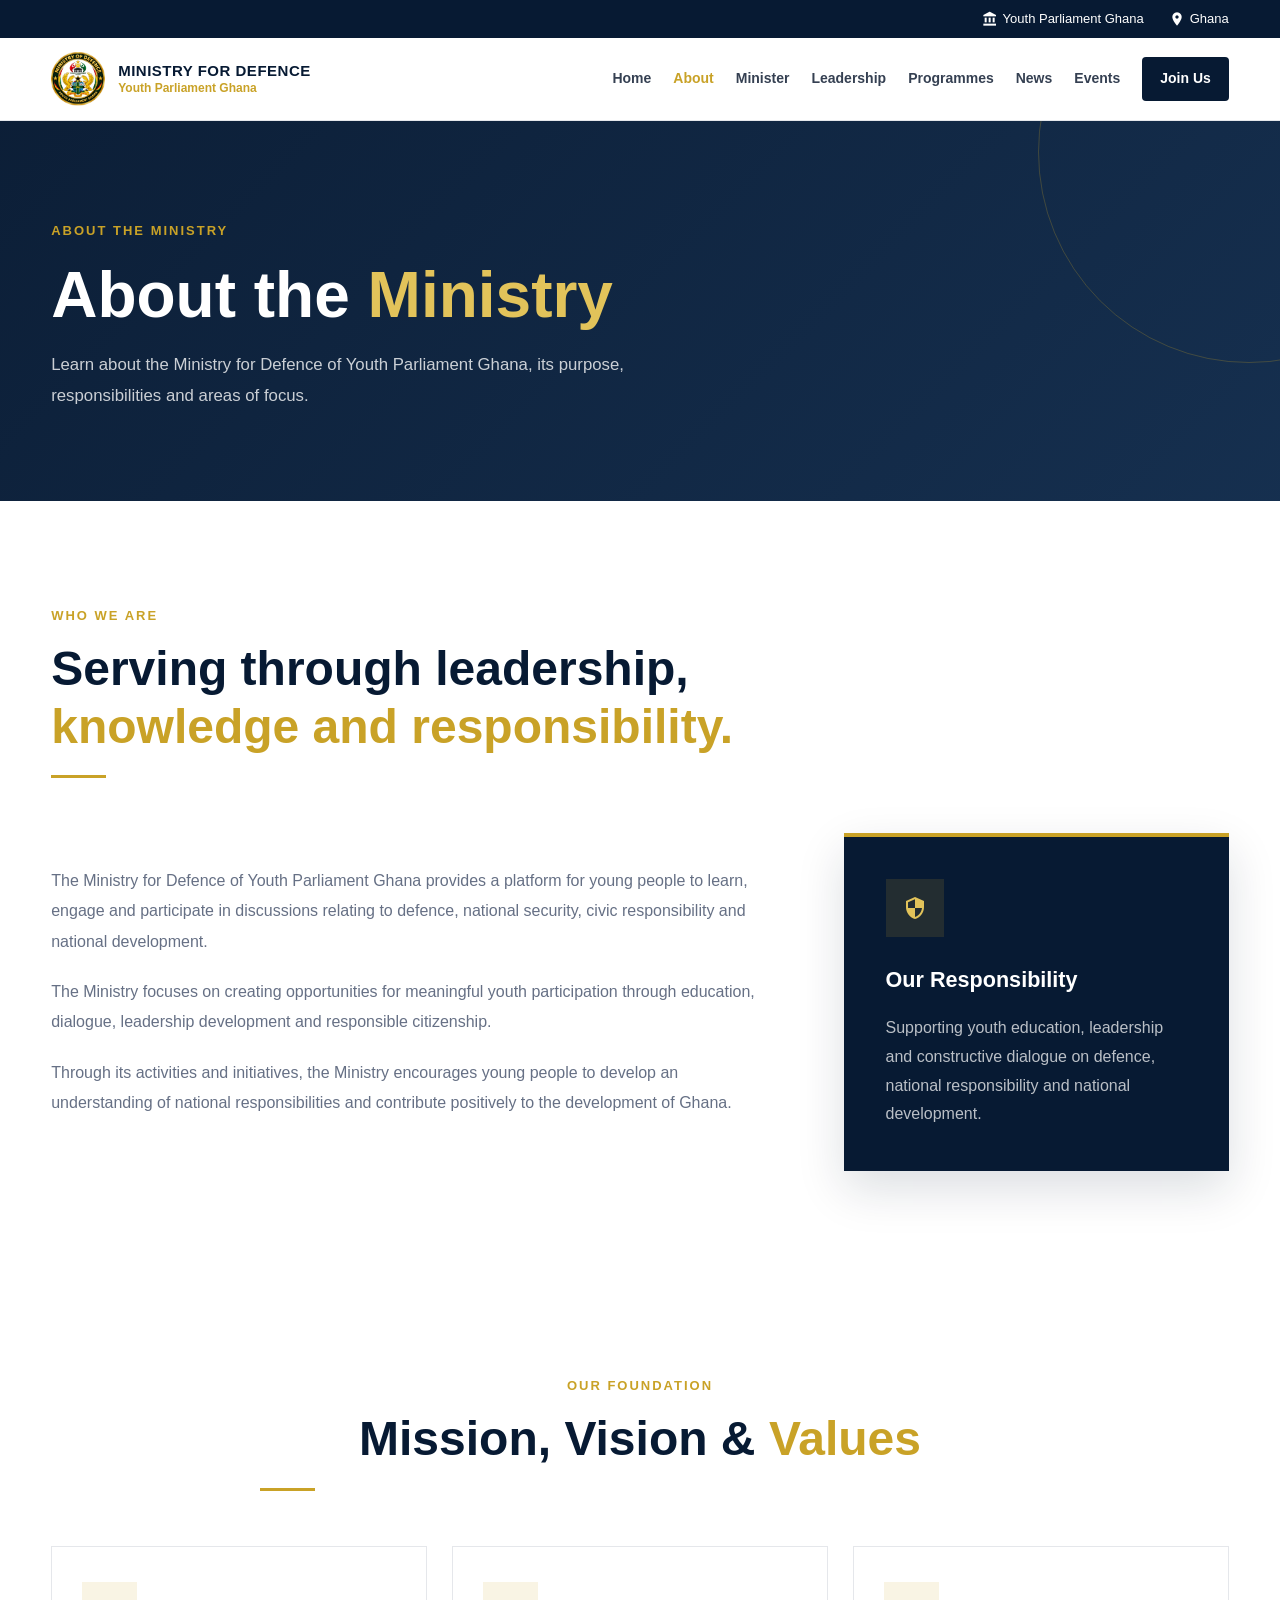
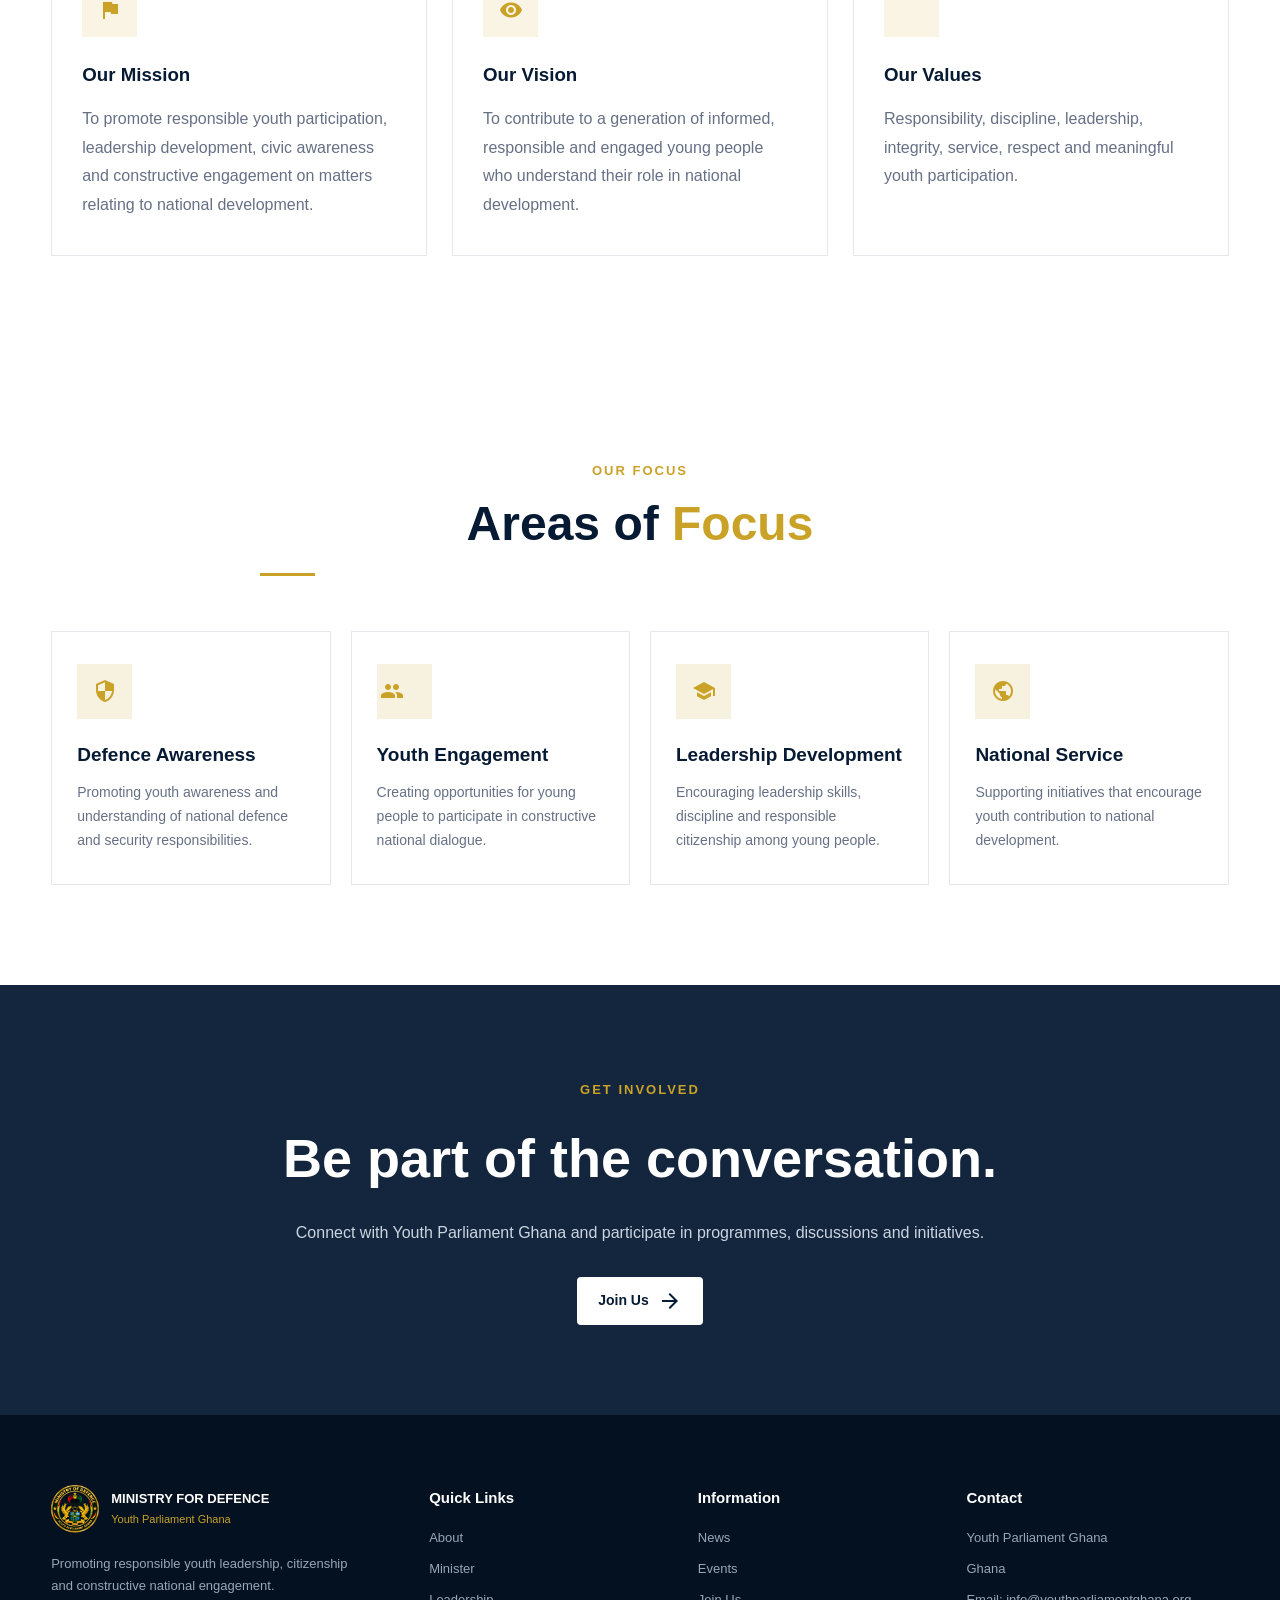
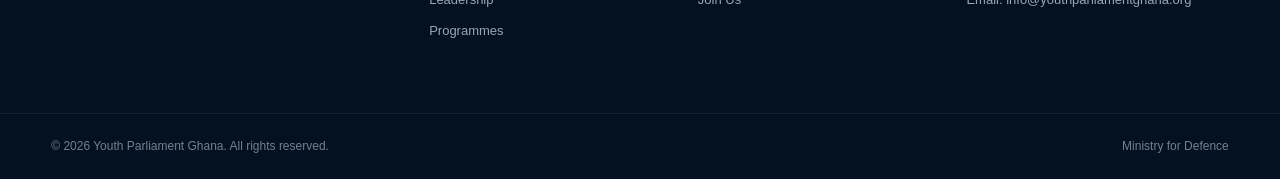
==== about.html @ d936010f "Add files via upload" ====
<!DOCTYPE html>
<html lang="en">
<head>
    <meta charset="UTF-8">
    <meta name="viewport" content="width=device-width, initial-scale=1.0">

    <meta name="description" content="About the Ministry for Defence - Youth Parliament Ghana">
    <meta name="author" content="Youth Parliament Ghana">

    <title>About the Ministry | Ministry for Defence</title>

    <link rel="stylesheet" href="css/style.css">
    <link rel="stylesheet" href="css/styles.css">

    <!-- Google Material Icons -->
    <link href="https://fonts.googleapis.com/icon?family=Material+Icons" rel="stylesheet">
</head>

<body>

<!-- ================= TOP BAR ================= -->
<div class="top-bar">
    <div class="container top-bar-content">

        <span>
            <span class="material-icons">account_balance</span>
            Youth Parliament Ghana
        </span>

        <span>
            <span class="material-icons">location_on</span>
            Ghana
        </span>

    </div>
</div>


<!-- ================= HEADER ================= -->
<header class="header">

    <div class="container nav-container">

        <a href="index.html" class="brand">

            <img src="images/ministry.png"
                 alt="Youth Parliament Ghana Logo"
                 class="logo">

            <div class="brand-text">
                <strong>MINISTRY FOR DEFENCE</strong>
                <span>Youth Parliament Ghana</span>
            </div>

        </a>


        <!-- Desktop Navigation -->
        <nav class="navigation">

            <a href="index.html">Home</a>
            <a href="about.html" class="active">About</a>
            <a href="minister.html">Minister</a>
            <a href="leadership.html">Leadership</a>
            <a href="programmes.html">Programmes</a>
            <a href="news.html">News</a>
            <a href="events.html">Events</a>
            

            <a href="join.html" class="nav-button">
                Join Us
            </a>

        </nav>


        <!-- Mobile Menu Button -->
        <button class="menu-toggle" id="menuToggle">
            <span class="material-icons">menu</span>
        </button>

    </div>


    <!-- Mobile Navigation -->
    <div class="mobile-navigation" id="mobileNavigation">

        <a href="index.html">Home</a>
        <a href="about.html" class="active">About</a>
        <a href="minister.html">Minister</a>
        <a href="leadership.html">Leadership</a>
        <a href="programmes.html">Programmes</a>
        <a href="news.html">News</a>
        <a href="events.html">Events</a>
        

        <a href="join.html" class="mobile-join">
            Join Us
        </a>

    </div>

</header>


<!-- ================= PAGE HERO ================= -->
<section class="inner-hero">

    <div class="container">

        <span class="hero-label">
            ABOUT THE MINISTRY
        </span>

        <h1>
            About the <span>Ministry</span>
        </h1>

        <p>
            Learn about the Ministry for Defence of Youth Parliament Ghana,
            its purpose, responsibilities and areas of focus.
        </p>

    </div>

</section>


<!-- ================= ABOUT INTRODUCTION ================= -->
<section class="section">

    <div class="container">

        <div class="section-heading">

            <span class="section-label">
                WHO WE ARE
            </span>

            <h2>
                Serving through leadership,
                <span>knowledge and responsibility.</span>
            </h2>

            <div class="heading-line"></div>

        </div>


        <div class="about-content-grid">

            <div class="about-main-text">

                <p>
                    The Ministry for Defence of Youth Parliament Ghana
                    provides a platform for young people to learn, engage
                    and participate in discussions relating to defence,
                    national security, civic responsibility and national
                    development.
                </p>

                <p>
                    The Ministry focuses on creating opportunities for
                    meaningful youth participation through education,
                    dialogue, leadership development and responsible
                    citizenship.
                </p>

                <p>
                    Through its activities and initiatives, the Ministry
                    encourages young people to develop an understanding
                    of national responsibilities and contribute positively
                    to the development of Ghana.
                </p>

            </div>


            <div class="about-side-card">

                <div class="about-card-icon">
                    <span class="material-icons">
                        security
                    </span>
                </div>

                <h3>
                    Our Responsibility
                </h3>

                <p>
                    Supporting youth education, leadership and constructive
                    dialogue on defence, national responsibility and
                    national development.
                </p>

            </div>

        </div>

    </div>

</section>


<!-- ================= MISSION VISION VALUES ================= -->
<section class="section about-highlight">

    <div class="container">

        <div class="section-heading centered">

            <span class="section-label">
                OUR FOUNDATION
            </span>

            <h2>
                Mission, Vision & <span>Values</span>
            </h2>

            <div class="heading-line"></div>

        </div>


        <div class="about-cards">

            <!-- Mission -->
            <article class="about-info-card">

                <div class="info-icon">
                    <span class="material-icons">
                        flag
                    </span>
                </div>

                <h3>
                    Our Mission
                </h3>

                <p>
                    To promote responsible youth participation,
                    leadership development, civic awareness and
                    constructive engagement on matters relating to
                    national development.
                </p>

            </article>


            <!-- Vision -->
            <article class="about-info-card">

                <div class="info-icon">
                    <span class="material-icons">
                        visibility
                    </span>
                </div>

                <h3>
                    Our Vision
                </h3>

                <p>
                    To contribute to a generation of informed,
                    responsible and engaged young people who understand
                    their role in national development.
                </p>

            </article>


            <!-- Values -->
            <article class="about-info-card">

                <div class="info-icon">
                    <span class="material-icons">
                        verified
                    </span>
                </div>

                <h3>
                    Our Values
                </h3>

                <p>
                    Responsibility, discipline, leadership, integrity,
                    service, respect and meaningful youth participation.
                </p>

            </article>

        </div>

    </div>

</section>


<!-- ================= AREAS OF FOCUS ================= -->
<section class="section">

    <div class="container">

        <div class="section-heading centered">

            <span class="section-label">
                OUR FOCUS
            </span>

            <h2>
                Areas of <span>Focus</span>
            </h2>

            <div class="heading-line"></div>

        </div>


        <div class="focus-grid">

            <div class="focus-card">

                <div class="focus-icon">
                    <span class="material-icons">
                        security
                    </span>
                </div>

                <h3>
                    Defence Awareness
                </h3>

                <p>
                    Promoting youth awareness and understanding of
                    national defence and security responsibilities.
                </p>

            </div>


            <div class="focus-card">

                <div class="focus-icon">
                    <span class="material-icons">
                        groups
                    </span>
                </div>

                <h3>
                    Youth Engagement
                </h3>

                <p>
                    Creating opportunities for young people to participate
                    in constructive national dialogue.
                </p>

            </div>


            <div class="focus-card">

                <div class="focus-icon">
                    <span class="material-icons">
                        school
                    </span>
                </div>

                <h3>
                    Leadership Development
                </h3>

                <p>
                    Encouraging leadership skills, discipline and
                    responsible citizenship among young people.
                </p>

            </div>


            <div class="focus-card">

                <div class="focus-icon">
                    <span class="material-icons">
                        public
                    </span>
                </div>

                <h3>
                    National Service
                </h3>

                <p>
                    Supporting initiatives that encourage youth
                    contribution to national development.
                </p>

            </div>

        </div>

    </div>

</section>


<!-- ================= CTA ================= -->
<section class="join-section">

    <div class="container join-content">

        <span class="section-label">
            GET INVOLVED
        </span>

        <h2>
            Be part of the conversation.
        </h2>

        <p>
            Connect with Youth Parliament Ghana and participate
            in programmes, discussions and initiatives.
        </p>

        <a href="join.html" class="btn btn-light">
            Join Us
            <span class="material-icons">
                arrow_forward
            </span>
        </a>

    </div>

</section>


<!-- ================= FOOTER ================= -->
<footer class="footer">

    <div class="container footer-grid">

        <div class="footer-about">

            <div class="footer-brand">

                <img src="images/ministry.png"
                     alt="Youth Parliament Ghana">

                <div>
                    <strong>MINISTRY FOR DEFENCE</strong>
                    <span>Youth Parliament Ghana</span>
                </div>

            </div>

            <p>
                Promoting responsible youth leadership,
                citizenship and constructive national engagement.
            </p>

        </div>


        <div class="footer-column">

            <h3>Quick Links</h3>

            <a href="about.html">About</a>
            <a href="minister.html">Minister</a>
            <a href="leadership.html">Leadership</a>
            <a href="programmes.html">Programmes</a>

        </div>


        <div class="footer-column">

            <h3>Information</h3>

            <a href="news.html">News</a>
            <a href="events.html">Events</a>
            <a href="join.html">Join Us</a>
            

        </div>


        <div class="footer-column">

            <h3>Contact</h3>

            <p>
                Youth Parliament Ghana
            </p>

            <p>
                Ghana
            </p>

            <p>
                Email: info@youthparliamentghana.org
            </p>

        </div>

    </div>


    <div class="footer-bottom">

        <div class="container">

            <p>
                © <span id="currentYear"></span>
                Youth Parliament Ghana. All rights reserved.
            </p>

            <p>
                Ministry for Defence
            </p>

        </div>

    </div>

</footer>


<script src="js/script.js"></script>

</body>
</html>
---- css/style.css ----
/* =========================================
RESET
========================================= */

* {
  margin: 0;
  padding: 0;
  box-sizing: border-box;
  }

html {
scroll-behavior: smooth;
}

body {
font-family: Arial, Helvetica, sans-serif;
color: #17202a;
background: #ffffff;
line-height: 1.7;
}

img {
max-width: 100%;
display: block;
}

a {
text-decoration: none;
color: inherit;
}

button {
font-family: inherit;
}

/* =========================================
VARIABLES
========================================= */

:root {
--navy: #071a33;
--navy-light: #0d294d;
--gold: #c9a227;
--gold-light: #e2c35a;
--white: #ffffff;
--light: #f5f7fa;
--text: #17202a;
--muted: #667085;
--border: #e5e7eb;
}

/* =========================================
CONTAINER
========================================= */

.container {
width: min(1180px, 92%);
margin: auto;
}

/* =========================================
TOP BAR
========================================= */

.top-bar {
background: var(--navy);
color: #ffffff;
font-size: 13px;
}

.top-bar-content {
min-height: 38px;
display: flex;
align-items: center;
justify-content: flex-end;
gap: 25px;
}

.top-bar span {
display: flex;
align-items: center;
gap: 5px;
}

.top-bar .material-icons {
font-size: 16px;
}

/* =========================================
HEADER
========================================= */

.header {
background: #ffffff;
position: sticky;
top: 0;
z-index: 1000;
border-bottom: 1px solid var(--border);
}

.nav-container {
min-height: 82px;
display: flex;
align-items: center;
justify-content: space-between;
}

.brand {
display: flex;
align-items: center;
gap: 13px;
}

.logo {
width: 54px;
height: 54px;
object-fit: contain;
}

.brand-text {
display: flex;
flex-direction: column;
line-height: 1.25;
}

.brand-text strong {
font-size: 15px;
color: var(--navy);
letter-spacing: .5px;
}

.brand-text span {
font-size: 12px;
color: var(--gold);
font-weight: 600;
}

/* =========================================
NAVIGATION
========================================= */

.navigation {
display: flex;
align-items: center;
gap: 22px;
}

.navigation > a {
font-size: 14px;
font-weight: 600;
color: #354052;
transition: .25s ease;
}

.navigation > a:hover,
.navigation > a.active {
color: var(--gold);
}

.nav-button {
background: var(--navy);
color: #ffffff !important;
padding: 10px 18px;
border-radius: 4px;
}

.nav-button:hover {
background: var(--gold);
}

/* =========================================
MOBILE MENU
========================================= */

.menu-toggle {
display: none;
border: 0;
background: transparent;
cursor: pointer;
color: var(--navy);
}

.mobile-navigation {
display: none;
}

/* =========================================
HERO
========================================= */

.hero {
min-height: 690px;
position: relative;
display: flex;
align-items: center;
background:
linear-gradient(
90deg,
rgba(3, 18, 37, .96),
rgba(3, 18, 37, .72),
rgba(3, 18, 37, .30)
),
url("../images/back.jpg") center/cover no-repeat;
color: #ffffff;
}

.hero-content {
position: relative;
z-index: 2;
}

.hero-text {
max-width: 700px;
}

.hero-label,
.section-label {
color: var(--gold);
font-size: 13px;
font-weight: 700;
letter-spacing: 2px;
}

.hero h1 {
font-size: clamp(48px, 7vw, 82px);
line-height: 1.05;
margin: 18px 0 25px;
font-weight: 800;
}

.hero h1 span {
display: block;
color: var(--gold-light);
}

.hero p {
max-width: 620px;
font-size: 18px;
color: #e8edf4;
}

.hero-buttons {
margin-top: 35px;
display: flex;
gap: 14px;
flex-wrap: wrap;
}

.btn {
min-height: 48px;
padding: 0 21px;
display: inline-flex;
align-items: center;
justify-content: center;
gap: 9px;
font-weight: 700;
font-size: 14px;
border-radius: 4px;
transition: .25s ease;
}

.btn-primary {
background: var(--gold);
color: var(--navy);
}

.btn-primary:hover {
background: var(--gold-light);
transform: translateY(-2px);
}

.btn-outline {
border: 1px solid rgba(255,255,255,.6);
color: #ffffff;
}

.btn-outline:hover {
background: #ffffff;
color: var(--navy);
}

.btn-light {
background: #ffffff;
color: var(--navy);
}

.hero-scroll {
position: absolute;
bottom: 25px;
left: 50%;
transform: translateX(-50%);
display: flex;
flex-direction: column;
align-items: center;
font-size: 11px;
letter-spacing: 1px;
text-transform: uppercase;
opacity: .8;
}

/* =========================================
GENERAL SECTIONS
========================================= */

.section {
padding: 100px 0;
}

.section-heading {
max-width: 760px;
margin-bottom: 55px;
}

.section-heading.centered {
text-align: center;
margin-left: auto;
margin-right: auto;
}

.section-heading h2 {
font-size: clamp(32px, 4vw, 48px);
line-height: 1.2;
margin-top: 12px;
color: var(--navy);
}

.section-heading h2 span {
color: var(--gold);
}

.heading-line {
width: 55px;
height: 3px;
background: var(--gold);
margin-top: 20px;
}

/* =========================================
INTRODUCTION
========================================= */

.intro-grid {
display: grid;
grid-template-columns: 1.5fr 1fr;
gap: 70px;
align-items: center;
}

.intro-text p {
color: var(--muted);
margin-bottom: 18px;
}

.text-link {
display: inline-flex;
align-items: center;
gap: 7px;
color: var(--navy);
font-weight: 700;
margin-top: 10px;
}

.text-link:hover {
color: var(--gold);
}

.intro-card {
padding: 45px;
background: var(--navy);
color: #ffffff;
border-top: 4px solid var(--gold);
}

.intro-card .material-icons {
color: var(--gold);
font-size: 42px;
}

.intro-card h3 {
margin: 15px 0 10px;
font-size: 24px;
}

.intro-card p {
color: #ccd5e1;
}

/* =========================================
MINISTER
========================================= */

.minister-section {
background: var(--light);
padding: 100px 0;
}

.minister-grid {
display: grid;
grid-template-columns: .9fr 1.1fr;
gap: 80px;
align-items: center;
}

.minister-image {
position: relative;
}

.minister-image::before {
content: "";
position: absolute;
width: 75%;
height: 75%;
border: 2px solid var(--gold);
left: -15px;
bottom: -15px;
z-index: 0;
}

.minister-image img {
width: 100%;
height: 520px;
object-fit: cover;
position: relative;
z-index: 1;
}

.minister-content h2 {
font-size: clamp(36px, 4vw, 52px);
color: var(--navy);
margin-top: 12px;
}

.minister-content h3 {
color: var(--gold);
font-size: 18px;
margin-top: 3px;
}

.minister-content p {
color: var(--muted);
margin: 25px 0 30px;
}

/* =========================================
FOCUS CARDS
========================================= */

.focus-grid {
display: grid;
grid-template-columns: repeat(4, 1fr);
gap: 20px;
}

.focus-card {
border: 1px solid var(--border);
padding: 32px 25px;
transition: .3s ease;
}

.focus-card:hover {
transform: translateY(-6px);
border-color: var(--gold);
box-shadow: 0 15px 35px rgba(7, 26, 51, .08);
}

.focus-icon {
width: 55px;
height: 55px;
display: grid;
place-items: center;
background: #f7f2df;
color: var(--gold);
}

.focus-card h3 {
color: var(--navy);
margin: 20px 0 10px;
font-size: 19px;
}

.focus-card p {
color: var(--muted);
font-size: 14px;
}

/* =========================================
PROGRAMMES
========================================= */

.programmes-section {
background: var(--light);
}

.programme-grid {
display: grid;
grid-template-columns: repeat(3, 1fr);
gap: 22px;
}

.programme-card {
background: #ffffff;
padding: 38px;
border-bottom: 3px solid transparent;
transition: .3s ease;
}

.programme-card:hover {
border-bottom-color: var(--gold);
transform: translateY(-5px);
}

.programme-number {
color: var(--gold);
font-size: 14px;
font-weight: 800;
letter-spacing: 2px;
}

.programme-card h3 {
font-size: 24px;
color: var(--navy);
margin: 20px 0 12px;
}

.programme-card p {
color: var(--muted);
font-size: 14px;
}

.programme-card a {
display: inline-flex;
align-items: center;
gap: 5px;
margin-top: 25px;
color: var(--navy);
font-weight: 700;
font-size: 13px;
}

/* =========================================
JOIN
========================================= */

.join-section {
background:
linear-gradient(
rgba(7, 26, 51, .95),
rgba(7, 26, 51, .95)
),
url("../images/hero.jpg") center/cover;
color: #ffffff;
padding: 90px 0;
text-align: center;
}

.join-content {
max-width: 720px;
}

.join-section h2 {
font-size: clamp(34px, 5vw, 54px);
margin: 10px 0 15px;
}

.join-section p {
color: #cbd5e1;
margin-bottom: 30px;
}

/* =========================================
FOOTER
========================================= */

.footer {
background: #041121;
color: #ffffff;
}

.footer-grid {
padding: 70px 0;
display: grid;
grid-template-columns: 1.5fr 1fr 1fr 1.2fr;
gap: 50px;
}

.footer-brand {
display: flex;
align-items: center;
gap: 12px;
}

.footer-brand img {
width: 48px;
height: 48px;
object-fit: contain;
}

.footer-brand strong,
.footer-brand span {
display: block;
}

.footer-brand strong {
font-size: 13px;
}

.footer-brand span {
color: var(--gold);
font-size: 11px;
}

.footer-about > p {
color: #98a6b8;
font-size: 13px;
margin-top: 20px;
max-width: 320px;
}

.footer-column {
display: flex;
flex-direction: column;
gap: 9px;
}

.footer-column h3 {
font-size: 15px;
margin-bottom: 8px;
}

.footer-column a,
.footer-column p {
color: #98a6b8;
font-size: 13px;
}

.footer-column a:hover {
color: var(--gold);
}

.footer-bottom {
border-top: 1px solid rgba(255,255,255,.08);
}

.footer-bottom .container {
min-height: 65px;
display: flex;
justify-content: space-between;
align-items: center;
gap: 20px;
}

.footer-bottom p {
color: #718096;
font-size: 12px;
}

/* =========================================
RESPONSIVE
========================================= */

@media (max-width: 1050px) {


.navigation {
    gap: 13px;
}

.navigation > a {
    font-size: 13px;
}

.focus-grid {
    grid-template-columns: repeat(2, 1fr);
}

.footer-grid {
    grid-template-columns: repeat(2, 1fr);
}


}

@media (max-width: 850px) {


.navigation {
    display: none;
}

.menu-toggle {
    display: block;
}

.mobile-navigation {
    background: #ffffff;
    border-top: 1px solid var(--border);
    padding: 15px 5%;
}

.mobile-navigation.open {
    display: flex;
    flex-direction: column;
}

.mobile-navigation a {
    padding: 12px 0;
    border-bottom: 1px solid var(--border);
    font-weight: 600;
}

.mobile-join {
    color: var(--gold);
}

.intro-grid,
.minister-grid {
    grid-template-columns: 1fr;
}

.minister-grid {
    gap: 50px;
}

.minister-image {
    max-width: 550px;
}

.programme-grid {
    grid-template-columns: 1fr;
}


}

@media (max-width: 600px) {


.top-bar-content {
    justify-content: center;
    gap: 15px;
}

.brand-text strong {
    font-size: 12px;
}

.brand-text span {
    font-size: 10px;
}

.logo {
    width: 45px;
    height: 45px;
}

.hero {
    min-height: 620px;
}

.hero h1 {
    font-size: 48px;
}

.hero p {
    font-size: 16px;
}

.section,
.minister-section {
    padding: 70px 0;
}

.focus-grid {
    grid-template-columns: 1fr;
}

.footer-grid {
    grid-template-columns: 1fr;
}

.footer-bottom .container {
    padding: 18px 0;
    flex-direction: column;
    align-items: flex-start;
}

.minister-image img {
    height: 420px;
}


}
---- css/styles.css ----
/* =========================================================
   INTERNAL PAGE STYLES
   ========================================================= */

.inner-hero {
    position: relative;
    background:
        linear-gradient(
            135deg,
            rgba(7, 26, 51, 0.98),
            rgba(12, 39, 72, 0.96)
        );
    padding: 95px 0 90px;
    color: var(--white);
    overflow: hidden;
}

.inner-hero::after {
    content: "";
    position: absolute;
    width: 420px;
    height: 420px;
    border: 1px solid rgba(201, 162, 39, 0.25);
    border-radius: 50%;
    right: -180px;
    top: -180px;
}

.inner-hero .container {
    position: relative;
    z-index: 2;
}

.inner-hero .hero-label {
    display: inline-block;
    margin-bottom: 18px;
}

.inner-hero h1 {
    font-size: clamp(2.3rem, 5vw, 4rem);
    line-height: 1.1;
    margin: 0 0 20px;
    font-weight: 700;
}

.inner-hero h1 span {
    color: var(--gold-light);
}

.inner-hero p {
    max-width: 680px;
    margin: 0;
    color: rgba(255, 255, 255, 0.78);
    font-size: 1.05rem;
    line-height: 1.8;
}


/* ABOUT PAGE */

.about-content-grid {
    display: grid;
    grid-template-columns: 1.5fr 0.8fr;
    gap: 70px;
    align-items: center;
}

.about-main-text p {
    color: var(--muted);
    line-height: 1.9;
    margin-bottom: 20px;
}

.about-side-card {
    background: var(--navy);
    color: var(--white);
    padding: 42px;
    border-top: 4px solid var(--gold);
    box-shadow: 0 18px 45px rgba(7, 26, 51, 0.14);
}

.about-card-icon {
    width: 58px;
    height: 58px;
    display: flex;
    align-items: center;
    justify-content: center;
    background: rgba(201, 162, 39, 0.14);
    color: var(--gold-light);
    margin-bottom: 25px;
}

.about-side-card h3 {
    margin: 0 0 15px;
    font-size: 1.35rem;
}

.about-side-card p {
    color: rgba(255, 255, 255, 0.72);
    line-height: 1.8;
    margin: 0;
}

.about-highlight {
    background: var(--off-white);
}

.about-cards {
    display: grid;
    grid-template-columns: repeat(3, 1fr);
    gap: 25px;
}

.about-info-card {
    background: var(--white);
    padding: 35px 30px;
    border: 1px solid var(--border);
    transition: 0.3s ease;
}

.about-info-card:hover {
    transform: translateY(-5px);
    box-shadow: 0 15px 35px rgba(7, 26, 51, 0.09);
}

.info-icon {
    width: 55px;
    height: 55px;
    display: flex;
    align-items: center;
    justify-content: center;
    background: rgba(201, 162, 39, 0.12);
    color: var(--gold);
    margin-bottom: 22px;
}

.about-info-card h3 {
    margin: 0 0 14px;
    color: var(--navy);
}

.about-info-card p {
    margin: 0;
    color: var(--muted);
    line-height: 1.8;
}


/* MINISTER PAGE */

.minister-page-section {
    background: var(--white);
}

.minister-profile-grid {
    display: grid;
    grid-template-columns: 0.85fr 1.15fr;
    gap: 70px;
    align-items: center;
}

.minister-profile-image {
    position: relative;
}

.minister-profile-image::after {
    content: "";
    position: absolute;
    left: 20px;
    bottom: -20px;
    width: 100%;
    height: 100%;
    border: 2px solid var(--gold);
    z-index: 0;
}

.minister-profile-image img {
    position: relative;
    z-index: 1;
    display: block;
    width: 100%;
    max-height: 620px;
    object-fit: cover;
}

.minister-profile-content h2 {
    color: var(--navy);
    font-size: clamp(2rem, 4vw, 3.2rem);
    margin: 12px 0 5px;
}

.minister-profile-content h3 {
    color: var(--gold);
    font-size: 1.15rem;
    margin: 0 0 20px;
    font-weight: 600;
}

.minister-profile-content p {
    color: var(--muted);
    line-height: 1.9;
    margin-bottom: 18px;
}

.minister-details {
    display: grid;
    gap: 15px;
    margin-top: 30px;
}

.minister-detail {
    display: flex;
    align-items: center;
    gap: 15px;
    padding: 16px 18px;
    background: var(--off-white);
    border-left: 3px solid var(--gold);
}

.minister-detail > .material-icons {
    color: var(--gold);
}

.minister-detail div {
    display: flex;
    flex-direction: column;
    gap: 3px;
}

.minister-detail strong {
    color: var(--navy);
    font-size: 0.9rem;
}

.minister-detail span {
    color: var(--muted);
    font-size: 0.9rem;
}

.minister-responsibilities {
    background: var(--off-white);
}


/* =========================================================
   RESPONSIVE INTERNAL PAGES
   ========================================================= */

@media (max-width: 900px) {

    .about-content-grid,
    .minister-profile-grid {
        grid-template-columns: 1fr;
        gap: 45px;
    }

    .about-cards {
        grid-template-columns: 1fr 1fr;
    }

    .minister-profile-image {
        max-width: 600px;
        margin: 0 auto;
    }

}


@media (max-width: 600px) {

    .inner-hero {
        padding: 70px 0 65px;
    }

    .inner-hero h1 {
        font-size: 2.3rem;
    }

    .inner-hero p {
        font-size: 0.95rem;
    }

    .about-cards {
        grid-template-columns: 1fr;
    }

    .about-side-card {
        padding: 30px;
    }

    .minister-profile-content h2 {
        font-size: 2rem;
    }

    .minister-profile-image::after {
        left: 10px;
        bottom: -10px;
    }

}
/* =========================================================
   LEADERSHIP PAGE
   ========================================================= */

.leadership-grid {
    display: grid;
    grid-template-columns: repeat(2, 1fr);
    gap: 28px;
}

.leader-card {
    background: var(--white);
    border: 1px solid var(--border);
    overflow: hidden;
    transition: 0.3s ease;
}

.leader-card:hover {
    transform: translateY(-5px);
    box-shadow: 0 18px 40px rgba(7, 26, 51, 0.10);
}

.leader-image {
    height: 360px;
    overflow: hidden;
}

.leader-image img {
    width: 100%;
    height: 100%;
    object-fit: cover;
}

.leader-placeholder {
    height: 360px;
    display: flex;
    align-items: center;
    justify-content: center;
    background: var(--off-white);
    color: var(--gold);
}

.leader-placeholder .material-icons {
    font-size: 90px;
}

.leader-content {
    padding: 30px;
}

.leader-label,
.news-label {
    color: var(--gold);
    font-size: 0.75rem;
    font-weight: 700;
    letter-spacing: 1.5px;
}

.leader-content h3 {
    color: var(--navy);
    font-size: 1.45rem;
    margin: 10px 0;
}

.leader-content p {
    color: var(--muted);
    line-height: 1.7;
}


/* =========================================================
   PROGRAMMES PAGE
   ========================================================= */

.programme-page-grid {
    display: grid;
    grid-template-columns: repeat(2, 1fr);
    gap: 28px;
}

.programme-large-card {
    position: relative;
    background: var(--white);
    padding: 40px;
    border: 1px solid var(--border);
    overflow: hidden;
    transition: 0.3s ease;
}

.programme-large-card:hover {
    transform: translateY(-5px);
    box-shadow: 0 18px 40px rgba(7, 26, 51, 0.09);
}

.programme-icon {
    width: 60px;
    height: 60px;
    display: flex;
    align-items: center;
    justify-content: center;
    background: rgba(201, 162, 39, 0.12);
    color: var(--gold);
    margin-bottom: 25px;
}

.programme-number {
    position: absolute;
    right: 30px;
    top: 25px;
    color: rgba(7, 26, 51, 0.07);
    font-size: 4rem;
    font-weight: 800;
}

.programme-large-card h3 {
    color: var(--navy);
    font-size: 1.45rem;
    margin-bottom: 15px;
}

.programme-large-card p {
    color: var(--muted);
    line-height: 1.8;
}

.programme-meta {
    display: flex;
    align-items: center;
    gap: 8px;
    margin-top: 25px;
    color: var(--navy);
    font-size: 0.85rem;
    font-weight: 600;
}

.programme-meta .material-icons {
    color: var(--gold);
    font-size: 19px;
}

.programme-bottom-box {
    display: flex;
    align-items: center;
    gap: 25px;
    padding: 35px;
    background: var(--navy);
    color: var(--white);
}

.programme-bottom-box > .material-icons {
    font-size: 45px;
    color: var(--gold-light);
}

.programme-bottom-box div {
    flex: 1;
}

.programme-bottom-box h3 {
    margin: 0 0 8px;
}

.programme-bottom-box p {
    margin: 0;
    color: rgba(255, 255, 255, 0.7);
}


/* =========================================================
   NEWS PAGE
   ========================================================= */

.news-featured {
    display: flex;
    gap: 30px;
    align-items: center;
    background: var(--navy);
    color: var(--white);
    padding: 40px;
    margin-bottom: 45px;
}

.news-featured-icon {
    width: 70px;
    height: 70px;
    min-width: 70px;
    display: flex;
    align-items: center;
    justify-content: center;
    background: rgba(201, 162, 39, 0.15);
    color: var(--gold-light);
}

.news-featured h3 {
    margin: 8px 0 12px;
    font-size: 1.5rem;
}

.news-featured p {
    margin: 0;
    color: rgba(255, 255, 255, 0.7);
    line-height: 1.7;
}

.news-grid {
    display: grid;
    grid-template-columns: repeat(3, 1fr);
    gap: 25px;
}

.news-card {
    border: 1px solid var(--border);
    background: var(--white);
    transition: 0.3s ease;
}

.news-card:hover {
    transform: translateY(-5px);
    box-shadow: 0 15px 35px rgba(7, 26, 51, 0.08);
}

.news-card-top {
    height: 170px;
    display: flex;
    align-items: center;
    justify-content: center;
    background: var(--off-white);
    color: var(--gold);
}

.news-card-top .material-icons {
    font-size: 55px;
}

.news-card-body {
    padding: 28px;
}

.news-card-body h3 {
    color: var(--navy);
    margin: 10px 0;
}

.news-card-body p {
    color: var(--muted);
    line-height: 1.7;
}

.news-date {
    display: block;
    margin-top: 20px;
    color: var(--muted);
    font-size: 0.8rem;
}


/* =========================================================
   EVENTS PAGE
   ========================================================= */

.events-history {
    background: var(--off-white);
}

.events-empty {
    text-align: center;
    max-width: 700px;
    margin: 0 auto;
    padding: 65px 30px;
    border: 1px solid var(--border);
    background: var(--white);
}

.events-empty-icon {
    width: 75px;
    height: 75px;
    margin: 0 auto 25px;
    display: flex;
    align-items: center;
    justify-content: center;
    background: rgba(201, 162, 39, 0.12);
    color: var(--gold);
}

.events-empty-icon .material-icons {
    font-size: 38px;
}

.events-empty h3 {
    color: var(--navy);
    margin-bottom: 12px;
}

.events-empty p {
    color: var(--muted);
    line-height: 1.7;
    margin: 0;
}


/* =========================================================
   JOIN PAGE
   ========================================================= */

.join-page-grid {
    display: grid;
    grid-template-columns: 0.9fr 1.1fr;
    gap: 70px;
    align-items: start;
}

.join-information h2,
.contact-information h2 {
    color: var(--navy);
    font-size: clamp(2rem, 4vw, 3rem);
    margin: 12px 0 20px;
}

.join-information h2 span,
.contact-information h2 span {
    color: var(--gold);
}

.join-information > p,
.contact-information > p {
    color: var(--muted);
    line-height: 1.9;
}

.join-benefit {
    display: flex;
    gap: 18px;
    margin-top: 28px;
}

.join-benefit > .material-icons {
    color: var(--gold);
    margin-top: 4px;
}

.join-benefit h3 {
    margin: 0 0 6px;
    color: var(--navy);
}

.join-benefit p {
    margin: 0;
    color: var(--muted);
    line-height: 1.6;
}

.join-form-card,
.contact-form-card {
    background: var(--white);
    border: 1px solid var(--border);
    padding: 38px;
    box-shadow: 0 18px 45px rgba(7, 26, 51, 0.08);
}

.form-header {
    display: flex;
    gap: 15px;
    align-items: center;
    padding-bottom: 25px;
    margin-bottom: 28px;
    border-bottom: 1px solid var(--border);
}

.form-header > .material-icons {
    color: var(--gold);
    font-size: 35px;
}

.form-header h3 {
    margin: 0 0 4px;
    color: var(--navy);
}

.form-header p {
    margin: 0;
    color: var(--muted);
    font-size: 0.9rem;
}

.form-row {
    display: grid;
    grid-template-columns: 1fr 1fr;
    gap: 18px;
}

.form-group {
    margin-bottom: 20px;
}

.form-group label {
    display: block;
    margin-bottom: 8px;
    color: var(--navy);
    font-size: 0.9rem;
    font-weight: 600;
}

.form-group input,
.form-group select,
.form-group textarea {
    width: 100%;
    padding: 14px 15px;
    border: 1px solid var(--border);
    background: var(--off-white);
    color: var(--text);
    font-family: inherit;
    font-size: 0.95rem;
    outline: none;
    transition: 0.25s ease;
    box-sizing: border-box;
}

.form-group textarea {
    resize: vertical;
}

.form-group input:focus,
.form-group select:focus,
.form-group textarea:focus {
    border-color: var(--gold);
    background: var(--white);
}

.checkbox-label {
    display: flex;
    gap: 10px;
    align-items: flex-start;
    color: var(--muted);
    font-size: 0.85rem;
    line-height: 1.5;
    margin-bottom: 22px;
}

.checkbox-label input {
    margin-top: 3px;
}

.form-submit {
    border: none;
    cursor: pointer;
}

.form-status {
    margin-top: 18px;
    font-size: 0.9rem;
    line-height: 1.5;
}


/* =========================================================
   CONTACT PAGE
   ========================================================= */

.contact-grid {
    display: grid;
    grid-template-columns: 0.85fr 1.15fr;
    gap: 70px;
    align-items: start;
}

.contact-item {
    display: flex;
    gap: 16px;
    align-items: center;
    margin-top: 25px;
}

.contact-icon {
    width: 52px;
    height: 52px;
    min-width: 52px;
    display: flex;
    align-items: center;
    justify-content: center;
    background: rgba(201, 162, 39, 0.12);
    color: var(--gold);
}

.contact-item div:last-child {
    display: flex;
    flex-direction: column;
    gap: 4px;
}

.contact-item span {
    color: var(--muted);
    font-size: 0.8rem;
}

.contact-item strong {
    color: var(--navy);
}

.contact-location {
    background: var(--off-white);
}

.location-placeholder {
    min-height: 260px;
    display: flex;
    flex-direction: column;
    justify-content: center;
    align-items: center;
    text-align: center;
    border: 1px solid var(--border);
    background: var(--white);
}

.location-placeholder > .material-icons {
    color: var(--gold);
    font-size: 48px;
}

.location-placeholder h3 {
    color: var(--navy);
    margin: 15px 0 8px;
}

.location-placeholder p {
    color: var(--muted);
    margin: 0;
}


/* =========================================================
   INTERNAL PAGE RESPONSIVE
   ========================================================= */

@media (max-width: 900px) {

    .leadership-grid,
    .programme-page-grid,
    .news-grid {
        grid-template-columns: 1fr 1fr;
    }

    .join-page-grid,
    .contact-grid {
        grid-template-columns: 1fr;
        gap: 45px;
    }

    .programme-bottom-box {
        flex-wrap: wrap;
    }

}


@media (max-width: 600px) {

    .leadership-grid,
    .programme-page-grid,
    .news-grid {
        grid-template-columns: 1fr;
    }

    .leader-image,
    .leader-placeholder {
        height: 300px;
    }

    .programme-large-card {
        padding: 30px;
    }

    .news-featured {
        flex-direction: column;
        align-items: flex-start;
        padding: 30px;
    }

    .programme-bottom-box {
        align-items: flex-start;
        padding: 28px;
    }

    .form-row {
        grid-template-columns: 1fr;
        gap: 0;
    }

    .join-form-card,
    .contact-form-card {
        padding: 25px;
    }

}
/* =========================================
   LEADERSHIP
========================================= */

.leadership-grid {
    display: grid;
    grid-template-columns: repeat(4, 1fr);
    gap: 24px;
    margin-top: 50px;
}

.leader-card {
    background: var(--white);
    border: 1px solid var(--border);
    border-radius: 14px;
    overflow: hidden;
    transition: all 0.3s ease;
    box-shadow: 0 8px 25px rgba(7, 26, 51, 0.06);
}

.leader-card:hover {
    transform: translateY(-6px);
    box-shadow: 0 18px 40px rgba(7, 26, 51, 0.12);
}

.leader-image {
    width: 100%;
    height: 320px;
    background: var(--off-white);
    overflow: hidden;
}

.leader-image img {
    width: 100%;
    height: 100%;
    object-fit: cover;
    object-position: center top;
    display: block;
}

.leader-content {
    padding: 25px 22px 28px;
}

.leader-label {
    display: inline-block;
    color: var(--gold);
    font-size: 11px;
    font-weight: 800;
    letter-spacing: 1.3px;
    text-transform: uppercase;
    margin-bottom: 10px;
}

.leader-content h3 {
    margin: 0 0 10px;
    color: var(--navy);
    font-size: 21px;
    line-height: 1.3;
}

.leader-content p {
    margin: 0 0 18px;
    color: var(--muted);
    font-size: 14px;
    line-height: 1.7;
}

.text-link {
    display: inline-flex;
    align-items: center;
    gap: 6px;
    color: var(--navy);
    font-size: 13px;
    font-weight: 700;
    text-decoration: none;
    transition: color 0.3s ease;
}

.text-link .material-icons {
    font-size: 17px;
}

.text-link:hover {
    color: var(--gold);
}


/* Featured Minister */

.featured-leader {
    border-top: 4px solid var(--gold);
}


/* Tablet */

@media (max-width: 1100px) {

    .leadership-grid {
        grid-template-columns: repeat(2, 1fr);
    }

    .leader-image {
        height: 360px;
    }
}


/* Mobile */

@media (max-width: 650px) {

    .leadership-grid {
        grid-template-columns: 1fr;
        gap: 20px;
        margin-top: 35px;
    }

    .leader-image {
        height: 390px;
    }

    .leader-content {
        padding: 22px;
    }

    .leader-content h3 {
        font-size: 20px;
    }
}
/* =====================================================
   MINISTER PROFILE - EXTENDED
===================================================== */

.lead-paragraph {
    font-size: 17px;
    line-height: 1.9;
    color: var(--text);
    font-weight: 500;
}


/* Minister Photo Caption */

.minister-profile-image {
    position: relative;
}

.minister-photo-caption {
    position: absolute;
    bottom: 18px;
    left: 18px;
    right: 18px;
    padding: 13px 16px;
    background: rgba(7, 26, 51, 0.92);
    color: var(--white);
    display: flex;
    align-items: center;
    gap: 8px;
    border-radius: 8px;
    font-size: 13px;
    font-weight: 700;
}

.minister-photo-caption .material-icons {
    color: var(--gold-light);
    font-size: 18px;
}


/* =====================================================
   EXPERIENCE
===================================================== */

.experience-grid {
    display: grid;
    grid-template-columns: repeat(2, 1fr);
    gap: 25px;
    margin-top: 45px;
}

.experience-card {
    display: flex;
    gap: 20px;
    padding: 30px;
    background: var(--white);
    border: 1px solid var(--border);
    border-radius: 14px;
    box-shadow: 0 8px 25px rgba(7, 26, 51, 0.05);
    transition: 0.3s ease;
}

.experience-card:hover {
    transform: translateY(-5px);
    box-shadow: 0 15px 35px rgba(7, 26, 51, 0.1);
}

.experience-icon {
    width: 52px;
    height: 52px;
    min-width: 52px;
    display: flex;
    align-items: center;
    justify-content: center;
    background: rgba(201, 162, 39, 0.12);
    color: var(--gold);
    border-radius: 10px;
}

.experience-icon .material-icons {
    font-size: 27px;
}

.experience-period,
.education-period,
.timeline-period {
    display: inline-block;
    color: var(--gold);
    font-size: 11px;
    font-weight: 800;
    letter-spacing: 1px;
}

.experience-card h3 {
    margin: 7px 0 4px;
    color: var(--navy);
    font-size: 21px;
}

.experience-card h4 {
    margin: 0 0 15px;
    color: var(--muted);
    font-size: 14px;
    font-weight: 600;
}

.experience-card p {
    color: var(--muted);
    font-size: 14px;
    line-height: 1.75;
    margin-bottom: 10px;
}


/* =====================================================
   EDUCATION
===================================================== */

.education-grid {
    display: grid;
    grid-template-columns: repeat(3, 1fr);
    gap: 24px;
    margin-top: 45px;
}

.education-card {
    padding: 30px;
    background: var(--white);
    border: 1px solid var(--border);
    border-radius: 14px;
    box-shadow: 0 8px 25px rgba(7, 26, 51, 0.05);
}

.education-icon {
    width: 54px;
    height: 54px;
    display: flex;
    align-items: center;
    justify-content: center;
    background: var(--navy);
    color: var(--gold-light);
    border-radius: 10px;
    margin-bottom: 22px;
}

.education-card h3 {
    color: var(--navy);
    font-size: 19px;
    line-height: 1.45;
    margin: 10px 0 12px;
}

.education-card p {
    color: var(--muted);
    line-height: 1.7;
    font-size: 14px;
}


/* =====================================================
   CERTIFICATIONS
===================================================== */

.certification-grid {
    display: grid;
    grid-template-columns: repeat(2, 1fr);
    gap: 20px;
    margin-top: 45px;
}

.certification-card {
    display: flex;
    align-items: flex-start;
    gap: 18px;
    padding: 25px;
    border: 1px solid var(--border);
    background: var(--white);
    border-radius: 12px;
}

.certification-card > .material-icons {
    color: var(--gold);
    font-size: 27px;
}

.certification-card h3 {
    margin: 0 0 7px;
    color: var(--navy);
    font-size: 17px;
}

.certification-card p {
    margin: 0 0 5px;
    color: var(--muted);
    font-size: 14px;
}

.certification-card small {
    color: var(--gold);
    font-weight: 700;
}


/* =====================================================
   LEADERSHIP TIMELINE
===================================================== */

.leadership-timeline {
    max-width: 900px;
    margin: 50px auto 0;
    position: relative;
}

.leadership-timeline::before {
    content: "";
    position: absolute;
    left: 27px;
    top: 0;
    bottom: 0;
    width: 2px;
    background: var(--border);
}

.timeline-item {
    position: relative;
    display: flex;
    gap: 25px;
    margin-bottom: 35px;
}

.timeline-icon {
    position: relative;
    z-index: 2;
    width: 56px;
    height: 56px;
    min-width: 56px;
    display: flex;
    align-items: center;
    justify-content: center;
    background: var(--navy);
    color: var(--gold-light);
    border: 4px solid var(--off-white);
    border-radius: 50%;
}

.timeline-content {
    flex: 1;
    padding: 22px 25px;
    background: var(--white);
    border: 1px solid var(--border);
    border-radius: 12px;
}

.timeline-content h3 {
    color: var(--navy);
    margin: 6px 0 4px;
    font-size: 20px;
}

.timeline-content h4 {
    color: var(--muted);
    margin: 0 0 12px;
    font-size: 14px;
}

.timeline-content p {
    color: var(--muted);
    line-height: 1.75;
    font-size: 14px;
    margin: 0;
}


/* =====================================================
   SKILLS
===================================================== */

.skills-grid {
    display: grid;
    grid-template-columns: repeat(3, 1fr);
    gap: 20px;
    margin-top: 45px;
}

.skill-card {
    text-align: center;
    padding: 28px 20px;
    border: 1px solid var(--border);
    background: var(--white);
    border-radius: 12px;
    transition: 0.3s ease;
}

.skill-card:hover {
    transform: translateY(-4px);
    border-color: var(--gold);
}

.skill-card > .material-icons {
    color: var(--gold);
    font-size: 30px;
    margin-bottom: 12px;
}

.skill-card h3 {
    margin: 0 0 8px;
    color: var(--navy);
    font-size: 17px;
}

.skill-card p {
    margin: 0;
    color: var(--muted);
    font-size: 13px;
    line-height: 1.6;
}


/* =====================================================
   PROJECTS
===================================================== */

.projects-grid {
    display: grid;
    grid-template-columns: repeat(2, 1fr);
    gap: 25px;
    margin-top: 45px;
}

.project-card {
    display: flex;
    gap: 20px;
    padding: 30px;
    border: 1px solid var(--border);
    border-radius: 14px;
    background: var(--white);
}

.project-icon {
    width: 55px;
    height: 55px;
    min-width: 55px;
    display: flex;
    align-items: center;
    justify-content: center;
    background: var(--navy);
    color: var(--gold-light);
    border-radius: 10px;
}

.project-content h3 {
    margin: 0 0 12px;
    color: var(--navy);
    font-size: 19px;
    line-height: 1.4;
}

.project-content p {
    margin: 0;
    color: var(--muted);
    line-height: 1.75;
    font-size: 14px;
}


/* =====================================================
   ACHIEVEMENT
===================================================== */

.achievement-card {
    display: flex;
    align-items: center;
    gap: 25px;
    max-width: 850px;
    margin: auto;
    padding: 35px;
    border: 1px solid var(--border);
    border-left: 5px solid var(--gold);
    border-radius: 14px;
    background: var(--white);
}

.achievement-icon {
    width: 65px;
    height: 65px;
    min-width: 65px;
    display: flex;
    align-items: center;
    justify-content: center;
    background: var(--navy);
    color: var(--gold-light);
    border-radius: 50%;
}

.achievement-icon .material-icons {
    font-size: 32px;
}

.achievement-card h2 {
    color: var(--navy);
    margin: 5px 0 7px;
    font-size: 24px;
}

.achievement-card p {
    margin: 0;
    color: var(--muted);
}


/* =====================================================
   MINISTER MESSAGE
===================================================== */

.minister-message-section {
    background: var(--off-white);
}

.minister-message {
    max-width: 850px;
    margin: auto;
    text-align: center;
    padding: 55px 30px;
}

.quote-icon {
    margin-bottom: 15px;
}

.quote-icon .material-icons {
    font-size: 48px;
    color: var(--gold);
}

.minister-message h2 {
    color: var(--navy);
    font-size: 32px;
    line-height: 1.35;
    margin: 12px 0 20px;
}

.minister-message h2 span {
    color: var(--gold);
}

.minister-message > p {
    color: var(--muted);
    line-height: 1.9;
    font-size: 16px;
    max-width: 720px;
    margin: auto;
}

.message-signature {
    margin-top: 30px;
    display: flex;
    flex-direction: column;
    gap: 4px;
}

.message-signature strong {
    color: var(--navy);
    font-size: 17px;
}

.message-signature span {
    color: var(--gold);
    font-size: 13px;
    font-weight: 700;
}


/* =====================================================
   RESPONSIVE
===================================================== */

@media (max-width: 1000px) {

    .education-grid {
        grid-template-columns: 1fr 1fr;
    }

    .skills-grid {
        grid-template-columns: 1fr 1fr;
    }

}

@media (max-width: 800px) {

    .experience-grid,
    .certification-grid,
    .projects-grid {
        grid-template-columns: 1fr;
    }

    .minister-message h2 {
        font-size: 27px;
    }

}

@media (max-width: 650px) {

    .education-grid,
    .skills-grid {
        grid-template-columns: 1fr;
    }

    .experience-card {
        flex-direction: column;
    }

    .achievement-card {
        flex-direction: column;
        align-items: flex-start;
    }

    .timeline-item {
        gap: 15px;
    }

    .timeline-content {
        padding: 18px;
    }

    .leadership-timeline::before {
        left: 25px;
    }

    .minister-message {
        padding: 40px 15px;
    }

    .minister-message h2 {
        font-size: 24px;
    }

}
.news-link {
    display: inline-flex;
    align-items: center;
    gap: 6px;
    margin-top: 18px;
    color: var(--navy);
    font-size: 14px;
    font-weight: 700;
    text-decoration: none;
    transition: 0.3s ease;
}

.news-link:hover {
    color: var(--gold);
}

.news-link .material-icons {
    font-size: 18px;
}
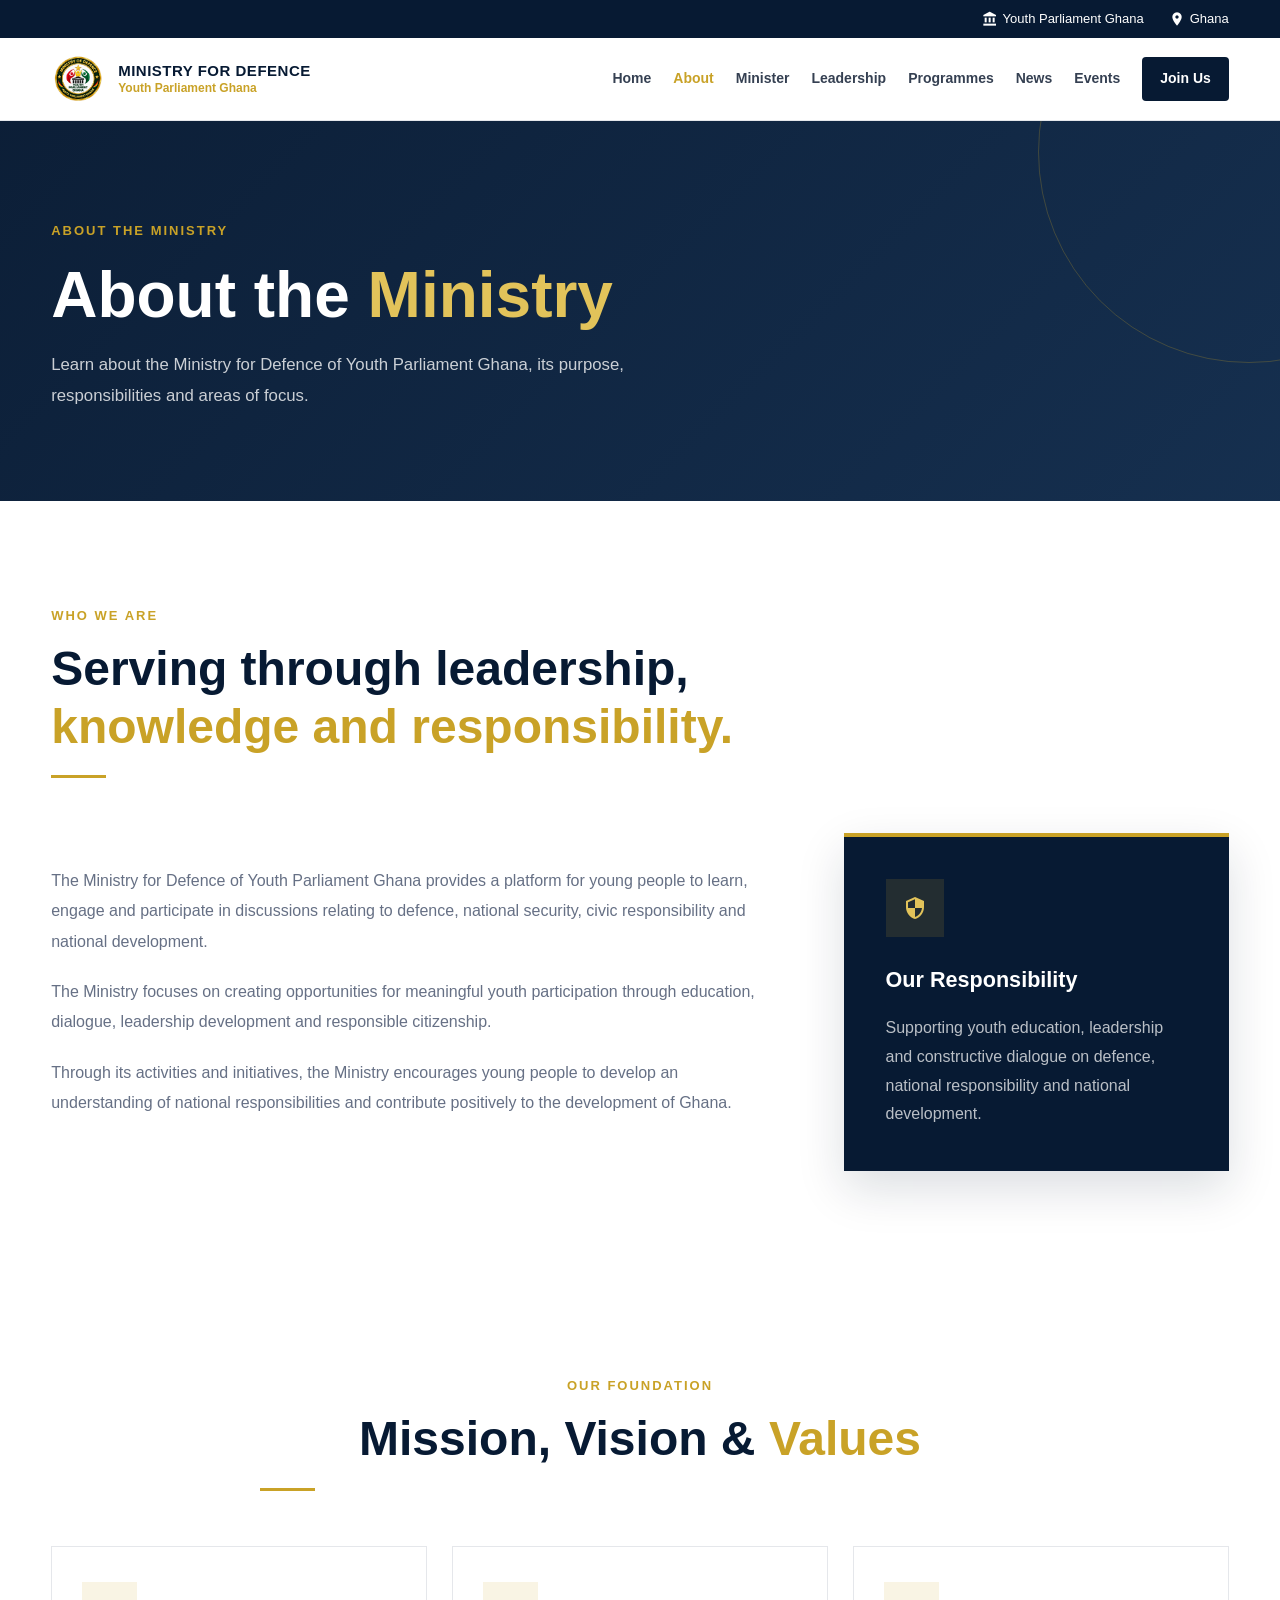
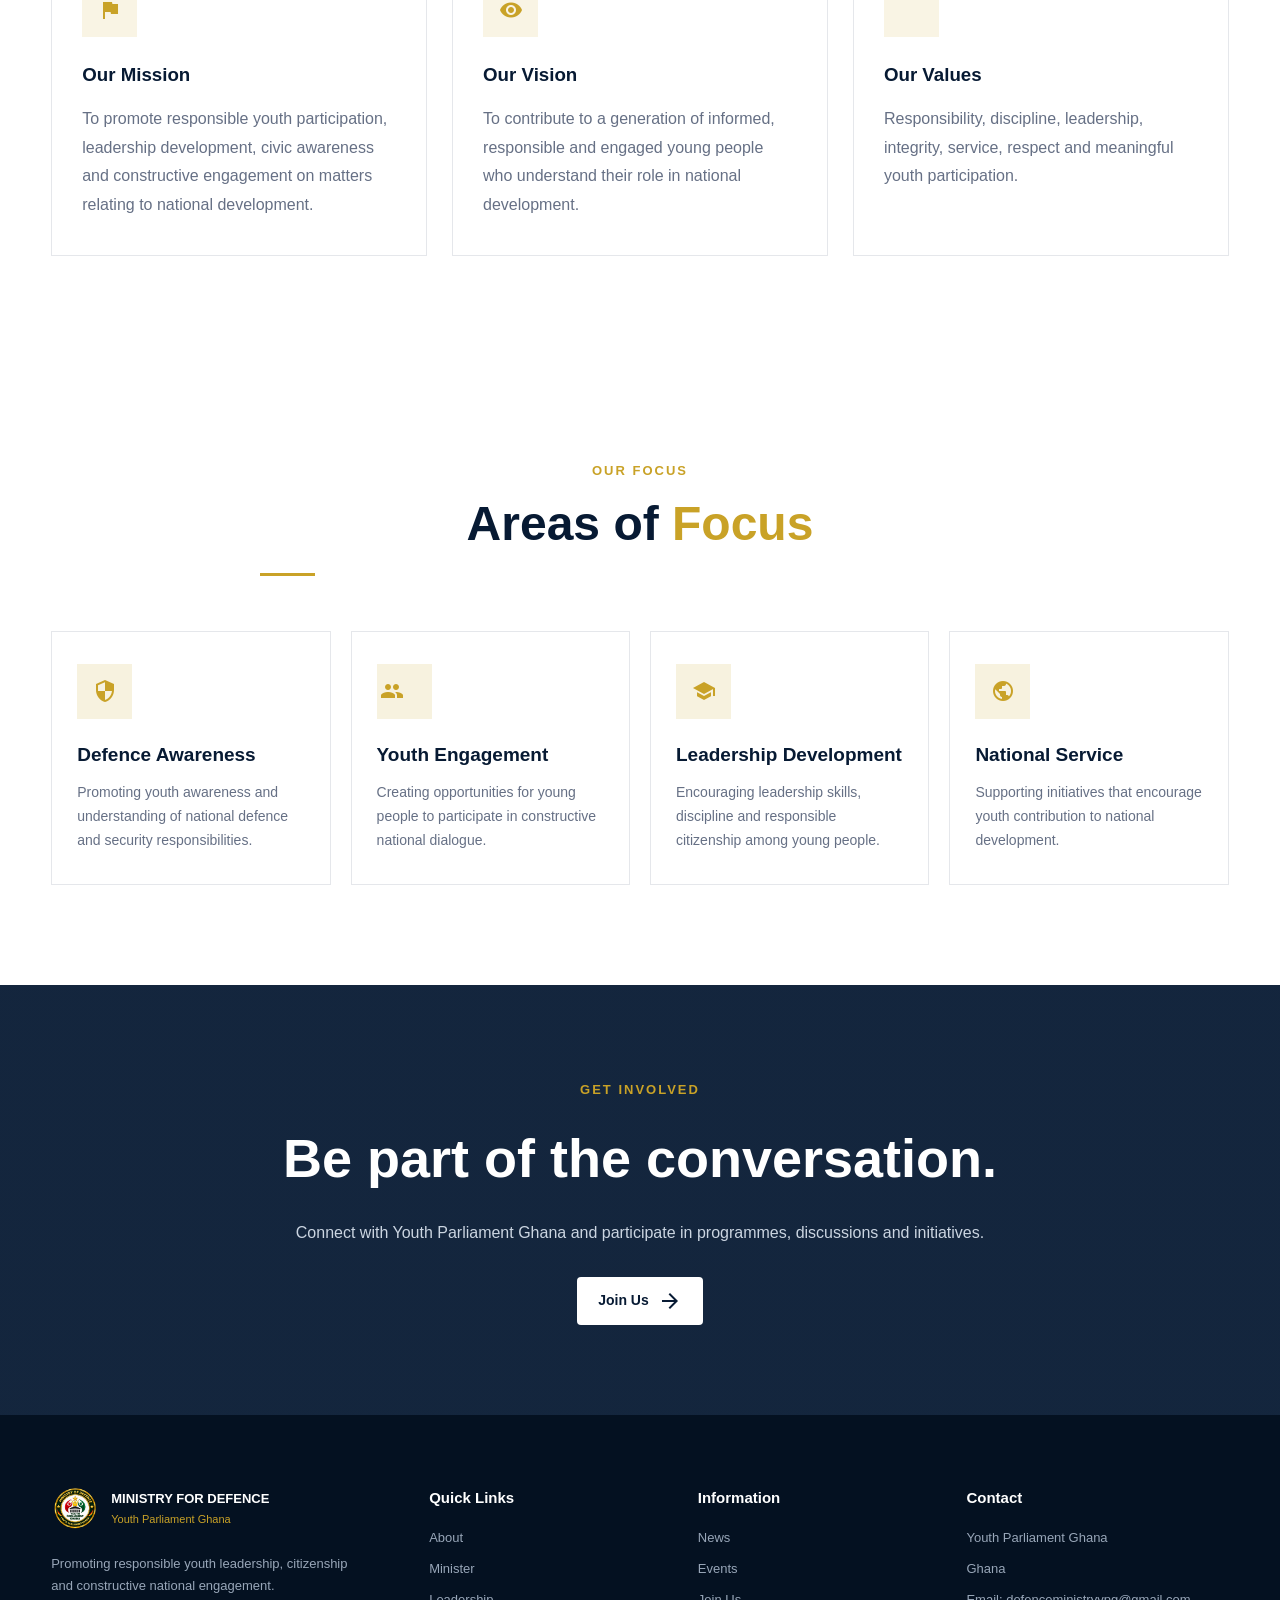
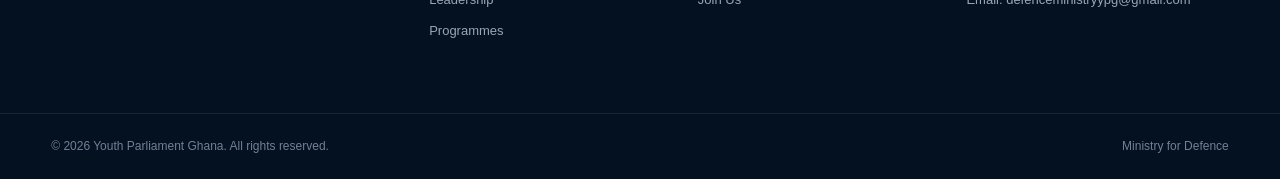
==== commit c555c04b: "Update about.html" ====
--- a/about.html
+++ b/about.html
@@ -8,6 +8,9 @@
     <meta name="author" content="Youth Parliament Ghana">
 
     <title>About the Ministry | Ministry for Defence</title>
+     <!-- Favicon: Ministry for Defence logo -->
+    <link rel="icon" type="image/png" href="/images/ministry.png">
+    <link rel="apple-touch-icon" href="/images/ministry.png">
 
     <link rel="stylesheet" href="css/style.css">
     <link rel="stylesheet" href="css/styles.css">
@@ -499,7 +502,7 @@
             </p>
 
             <p>
-                Email: info@youthparliamentghana.org
+                Email: defenceministryypg@gmail.com
             </p>
 
         </div>
@@ -530,4 +533,4 @@
 <script src="js/script.js"></script>
 
 </body>
-</html>+</html>
